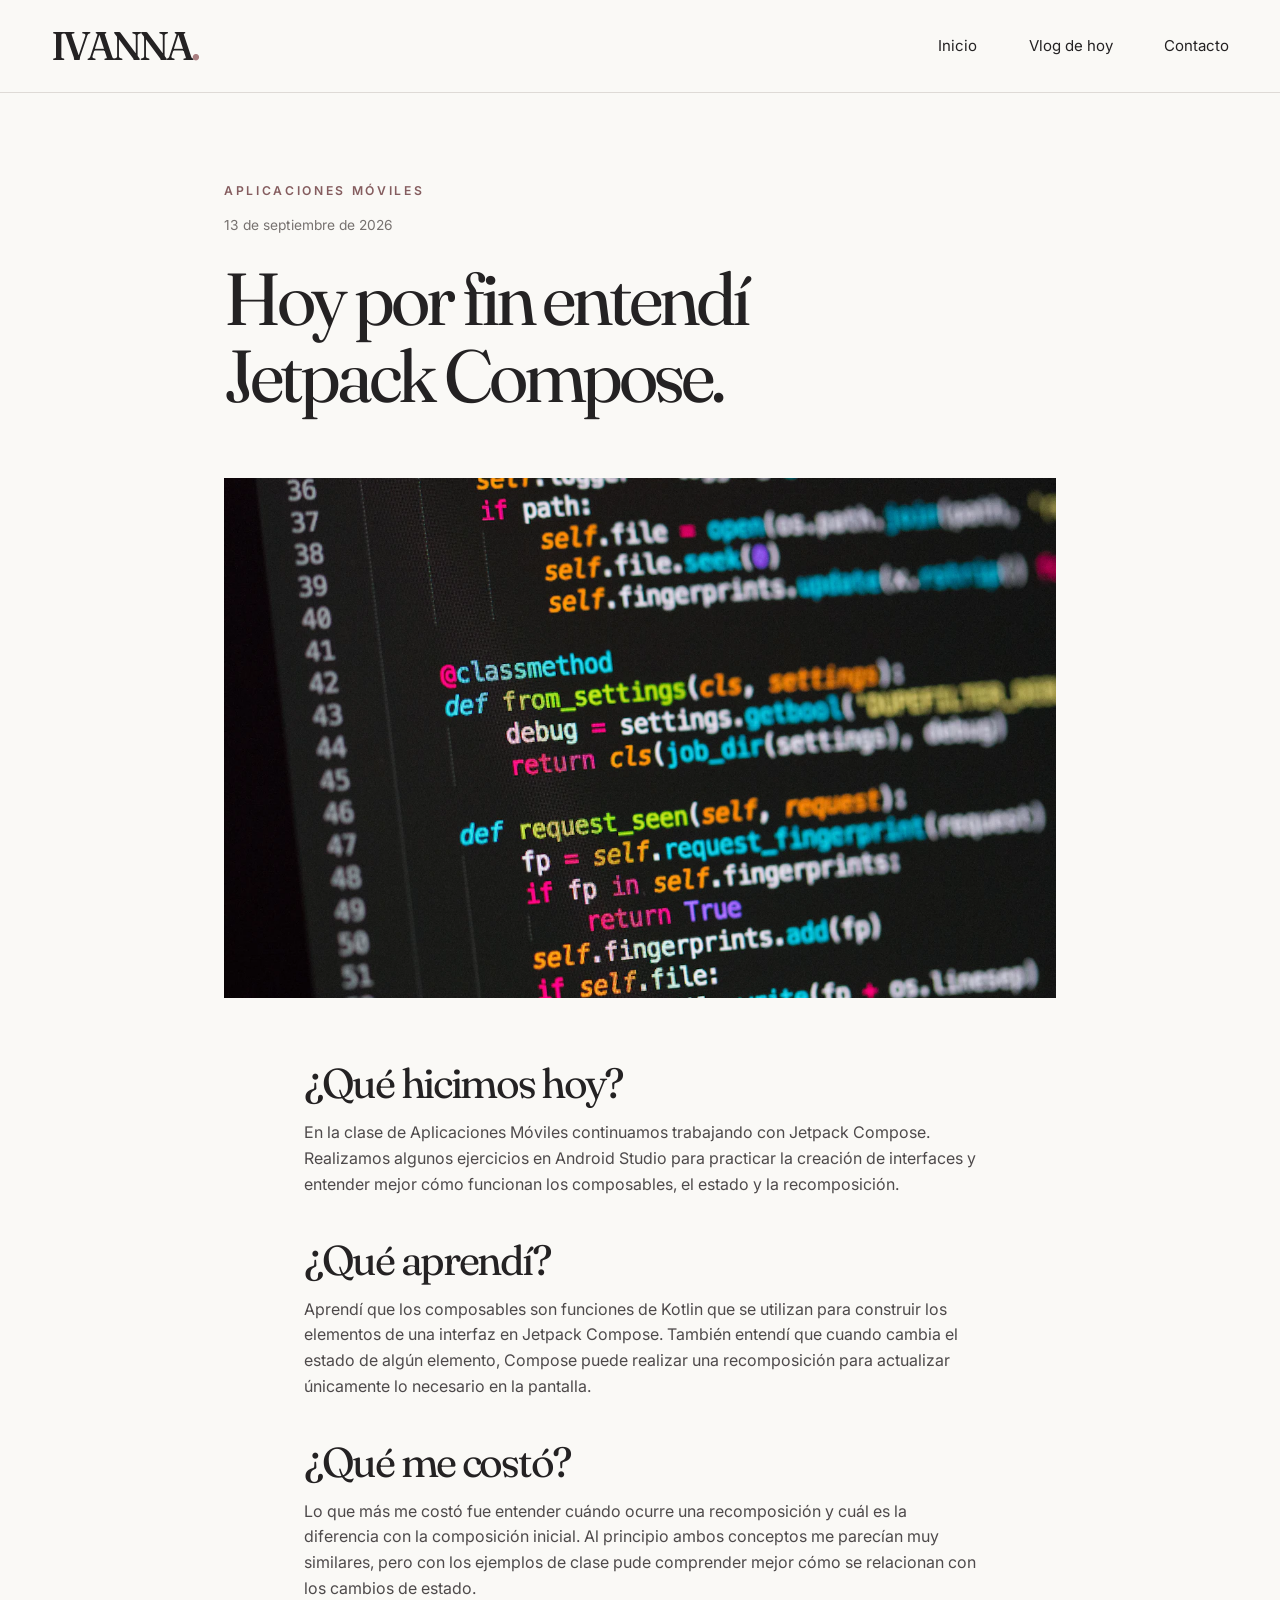
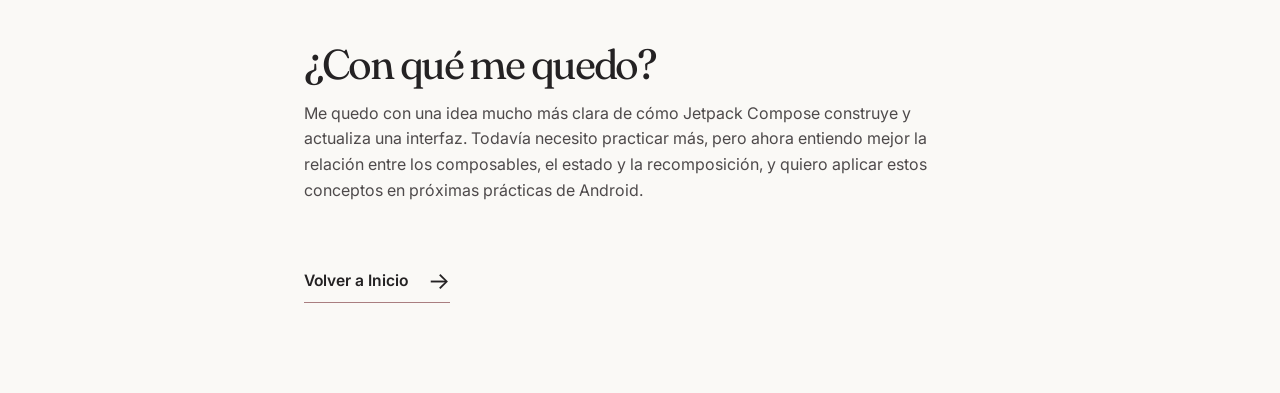
==== blog/jetpack-compose.html @ e948d77e "Initial BlogDev site" ====
<!DOCTYPE html>
<html lang="es">
<head>
  <meta charset="UTF-8">
  <meta name="viewport" content="width=device-width, initial-scale=1.0">
  <meta name="description" content="Mi experiencia aprendiendo los fundamentos de Jetpack Compose en la materia de Aplicaciones Móviles.">
  <meta name="robots" content="index, follow">
  <!-- Añade aquí el dominio definitivo: <link rel="canonical" href="https://tu-dominio.com/blog/jetpack-compose.html"> -->
  <meta property="og:title" content="Hoy aprendí Jetpack Compose | BlogDev de Ivanna">
  <meta property="og:description" content="Mi experiencia aprendiendo los fundamentos de Jetpack Compose en la materia de Aplicaciones Móviles.">
  <meta property="og:type" content="article">
  <meta property="og:image" content="../img/jetpack-compose.webp">
  <!-- Añade aquí la URL absoluta definitiva: <meta property="og:url" content="https://tu-dominio.com/blog/jetpack-compose.html"> -->
  <title>Hoy aprendí Jetpack Compose | BlogDev de Ivanna</title>
  <link rel="icon" href="../favicon.ico" sizes="any">
  <link rel="preconnect" href="https://fonts.googleapis.com">
  <link rel="preconnect" href="https://fonts.gstatic.com" crossorigin>
  <link href="https://fonts.googleapis.com/css2?family=Fraunces:opsz,wght@9..144,400;9..144,500&family=Inter:wght@400;500;600&display=swap" rel="stylesheet">
  <link rel="stylesheet" href="../css/styles.css">
  <script src="../js/main.js" defer></script>
</head>
<body>
  <header class="site-header">
    <div class="site-header__inner">
      <a class="brand" href="../index.html" aria-label="Ivanna, ir al inicio">IVANNA<span>.</span></a>
      <button class="menu-toggle" type="button" aria-label="Abrir menú de navegación" aria-controls="site-navigation" aria-expanded="false">
        <span></span><span></span>
      </button>
      <nav class="site-nav" id="site-navigation" aria-label="Navegación principal">
        <a href="../index.html#inicio">Inicio</a>
        <a href="../index.html#vlog">Vlog de hoy</a>
        <a href="../index.html#contacto">Contacto</a>
      </nav>
    </div>
  </header>

  <main class="article-page container">
    <article class="post">
      <header class="post__header">
        <p class="eyebrow">Aplicaciones Móviles</p>
        <time datetime="2026-09-13">13 de septiembre de 2026</time>
        <h1>Hoy por fin entendí Jetpack Compose.</h1>
      </header>
      <figure class="post__media">
        <img src="../img/jetpack-compose.webp" width="1200" height="1200" alt="Computadora portátil mostrando código durante una sesión de desarrollo" fetchpriority="high">
      </figure>
      <div class="post__body">
        <section aria-labelledby="hicimos">
          <h2 id="hicimos">¿Qué hicimos hoy?</h2>
          <p>En la clase de Aplicaciones Móviles continuamos trabajando con Jetpack Compose. Realizamos algunos ejercicios en Android Studio para practicar la creación de interfaces y entender mejor cómo funcionan los composables, el estado y la recomposición.</p>
        </section>
        <section aria-labelledby="aprendi">
          <h2 id="aprendi">¿Qué aprendí?</h2>
          <p>Aprendí que los composables son funciones de Kotlin que se utilizan para construir los elementos de una interfaz en Jetpack Compose. También entendí que cuando cambia el estado de algún elemento, Compose puede realizar una recomposición para actualizar únicamente lo necesario en la pantalla.</p>
        </section>
        <section aria-labelledby="costo">
          <h2 id="costo">¿Qué me costó?</h2>
          <p>Lo que más me costó fue entender cuándo ocurre una recomposición y cuál es la diferencia con la composición inicial. Al principio ambos conceptos me parecían muy similares, pero con los ejemplos de clase pude comprender mejor cómo se relacionan con los cambios de estado.</p>
        </section>
        <section aria-labelledby="quedo">
          <h2 id="quedo">¿Con qué me quedo?</h2>
          <p>Me quedo con una idea mucho más clara de cómo Jetpack Compose construye y actualiza una interfaz. Todavía necesito practicar más, pero ahora entiendo mejor la relación entre los composables, el estado y la recomposición, y quiero aplicar estos conceptos en próximas prácticas de Android.</p>
        </section>
        <a class="text-link post__back" href="../index.html#inicio">Volver a Inicio <span aria-hidden="true">→</span></a>
      </div>
    </article>
  </main>
</body>
</html>
---- css/styles.css ----
:root {
  --ivory: #faf9f6;
  --charcoal: #242223;
  --clay: #a97e80;
  --blush: #eee2df;
  --muted: #777270;
  --line: #dedad6;
  --font-display: "Fraunces", Georgia, serif;
  --font-body: "Inter", Arial, sans-serif;
  --page-gutter: clamp(1.25rem, 4vw, 3.5rem);
  --section-space: clamp(4.5rem, 10vw, 9rem);
  --content-width: 75rem;
}

* { box-sizing: border-box; }

html { scroll-behavior: smooth; }

body {
  min-width: 20rem;
  margin: 0;
  background: var(--ivory);
  color: var(--charcoal);
  font-family: var(--font-body);
  font-size: 1rem;
  line-height: 1.6;
}

img { display: block; max-width: 100%; height: auto; }

a { color: inherit; text-decoration: none; }

:focus-visible {
  outline: 2px solid var(--clay);
  outline-offset: 4px;
}

.container { width: min(100% - (var(--page-gutter) * 2), var(--content-width)); margin-inline: auto; }

.site-header { border-bottom: 1px solid var(--line); }

.site-header__inner {
  display: flex;
  position: relative;
  align-items: center;
  justify-content: space-between;
  width: min(100% - (var(--page-gutter) * 2), var(--content-width));
  min-height: 5.75rem;
  margin-inline: auto;
}

.brand {
  font-family: var(--font-display);
  font-size: clamp(1.7rem, 4vw, 2.5rem);
  font-weight: 500;
  letter-spacing: -0.07em;
  line-height: 1;
}

.brand span { color: var(--clay); }

.site-nav { display: flex; align-items: center; gap: clamp(1.5rem, 4vw, 3.5rem); }

.site-nav a {
  display: inline-flex;
  align-items: center;
  min-height: 2.75rem;
  font-size: 0.94rem;
  transition: color 160ms ease;
}

.site-nav a:hover { color: var(--clay); }

.menu-toggle {
  display: none;
  width: 2.75rem;
  height: 2.75rem;
  padding: 0.7rem;
  border: 0;
  background: transparent;
  color: var(--charcoal);
  cursor: pointer;
}

.menu-toggle span { display: block; width: 100%; height: 1px; margin-block: 0.32rem; background: currentColor; }

.hero { padding-block: clamp(3rem, 6vw, 5.25rem) var(--section-space); }

.hero__inner { display: grid; align-items: center; gap: clamp(2.5rem, 7vw, 7rem); }

.hero__content { max-width: 34rem; }

h1, h2 { margin: 0; font-family: var(--font-display); font-weight: 400; letter-spacing: -0.055em; line-height: 1.05; }

.hero h1 { max-width: 31rem; font-size: clamp(3.1rem, 6vw, 4.4rem); }

.hero h1 em { color: var(--clay); font-style: italic; }

.hero__content p { max-width: 31rem; margin: 1.8rem 0 0; color: #4e4a4b; font-size: clamp(1rem, 1.3vw, 1.1rem); }

.hero__content p + p { margin-top: 1.35rem; }

.hero__media { margin: 0; overflow: hidden; background: var(--blush); }

.hero__media img { width: 100%; aspect-ratio: 4 / 5; object-fit: cover; }

.button-link {
  display: inline-flex;
  align-items: center;
  gap: 1.5rem;
  min-height: 3.75rem;
  margin-top: 2.1rem;
  padding: 0.75rem 1.25rem;
  background: #8e6567;
  color: #fff;
  font-size: 0.98rem;
  font-weight: 500;
  transition: background-color 160ms ease, transform 160ms ease;
}

.button-link span, .text-link span { font-size: 1.5em; font-weight: 400; line-height: 1; }
.button-link:hover { background: #725153; transform: translateY(-2px); }

.vlog-featured { padding-block: var(--section-space); background: var(--blush); }

.vlog-featured__inner { display: grid; align-items: center; gap: clamp(2.5rem, 7vw, 6.5rem); }

.vlog-featured__media { margin: 0; background: #e2d4d0; }
.vlog-featured__media img { width: 100%; aspect-ratio: 1 / 1; object-fit: cover; }

.vlog-featured__content { max-width: 35rem; }

.eyebrow {
  margin: 0 0 1rem;
  color: #855d5f;
  font-size: 0.76rem;
  font-weight: 600;
  letter-spacing: 0.22em;
  line-height: 1.25;
  text-transform: uppercase;
}

.metadata, .post__header time { color: var(--muted); font-size: 0.86rem; }
.metadata { display: flex; flex-wrap: wrap; gap: 0.7rem; margin: 0; }

.vlog-featured h2 { margin-top: 1.8rem; font-size: clamp(2.5rem, 5vw, 3.5rem); }

.vlog-featured__content > p:not(.eyebrow, .metadata) { margin: 1.8rem 0 0; color: #4e4a4b; font-size: clamp(1rem, 1.3vw, 1.1rem); }

.text-link {
  display: inline-flex;
  align-items: center;
  gap: 1.25rem;
  min-height: 2.75rem;
  margin-top: 1.7rem;
  border-bottom: 1px solid var(--clay);
  font-size: 0.98rem;
  font-weight: 600;
  transition: color 160ms ease, border-color 160ms ease;
}

.text-link:hover { border-color: var(--charcoal); color: var(--clay); }

.contact { padding-block: var(--section-space); }
.contact__inner { display: grid; gap: 3rem; }
.contact__intro { max-width: 32rem; }
.contact h2 { font-size: clamp(3rem, 5.5vw, 4.2rem); }
.contact__intro p { margin: 1.6rem 0 0; color: #4e4a4b; font-size: clamp(1rem, 1.3vw, 1.1rem); }

.contact-links { align-self: center; font-style: normal; }
.contact-links a {
  display: flex;
  align-items: center;
  justify-content: space-between;
  gap: 1rem;
  min-height: 5.5rem;
  border-bottom: 1px solid var(--line);
  transition: color 160ms ease, padding 160ms ease;
}
.contact-links a:first-child { border-top: 1px solid var(--line); }
.contact-links a:hover { padding-inline: 0.5rem; color: var(--clay); }
.contact-links span { display: grid; gap: 0.05rem; }
.contact-links strong { font-size: 0.82rem; letter-spacing: 0.06em; text-transform: uppercase; }
.contact-links span:not(strong) { color: var(--muted); font-size: 0.93rem; }
.contact-links b { font-size: 1.45rem; font-weight: 400; }

.article-page { padding-block: clamp(3rem, 7vw, 6.5rem); }
.post { max-width: 52rem; margin-inline: auto; }
.post__header { max-width: 46rem; }
.post__header time { display: block; margin-bottom: 1.5rem; }
.post h1 { font-size: clamp(3rem, 6.5vw, 4.6rem); }
.post__media { margin: clamp(2rem, 5vw, 4rem) 0; background: var(--blush); }
.post__media img { width: 100%; aspect-ratio: 16 / 10; object-fit: cover; }
.post__body { max-width: 42rem; margin-inline: auto; }
.post__body section + section { margin-top: 2.6rem; }
.post__body h2 { font-size: clamp(2rem, 3.5vw, 2.6rem); }
.post__body p { margin: 0.9rem 0 0; color: #4e4a4b; }
.post__back { margin-top: 3.5rem; }

@media (min-width: 48rem) {
  .hero__inner { grid-template-columns: minmax(0, 1.05fr) minmax(20rem, 0.95fr); }
  .vlog-featured__inner { grid-template-columns: minmax(18rem, 0.92fr) minmax(0, 1.08fr); }
  .contact__inner { grid-template-columns: minmax(0, 1fr) minmax(19rem, 0.75fr); gap: clamp(4rem, 12vw, 12rem); }
}

@media (max-width: 47.99rem) {
  .menu-toggle { display: block; }
  /* Keep all navigation links available when JavaScript is unavailable. */
  .site-header:not(.site-header--menu-ready) .site-header__inner { flex-wrap: wrap; padding-block: 0.5rem; }
  .site-header:not(.site-header--menu-ready) .site-nav { justify-content: space-between; width: 100%; gap: 0.5rem; }
  .site-header--menu-ready .site-nav {
    display: none;
    position: absolute;
    z-index: 1;
    top: calc(100% + 1px);
    right: 0;
    left: 0;
    align-items: stretch;
    gap: 0;
    padding: 0.75rem var(--page-gutter) 1rem;
    border-bottom: 1px solid var(--line);
    background: var(--ivory);
  }
  .site-header--menu-ready.site-header--menu-open .site-nav { display: grid; }
  .site-nav a { padding-inline: 0.25rem; border-bottom: 1px solid var(--line); }
  .site-nav a:last-child { border-bottom: 0; }
}

@media (prefers-reduced-motion: reduce) {
  html { scroll-behavior: auto; }
  *, *::before, *::after { transition-duration: 0.01ms !important; animation-duration: 0.01ms !important; animation-iteration-count: 1 !important; }
}
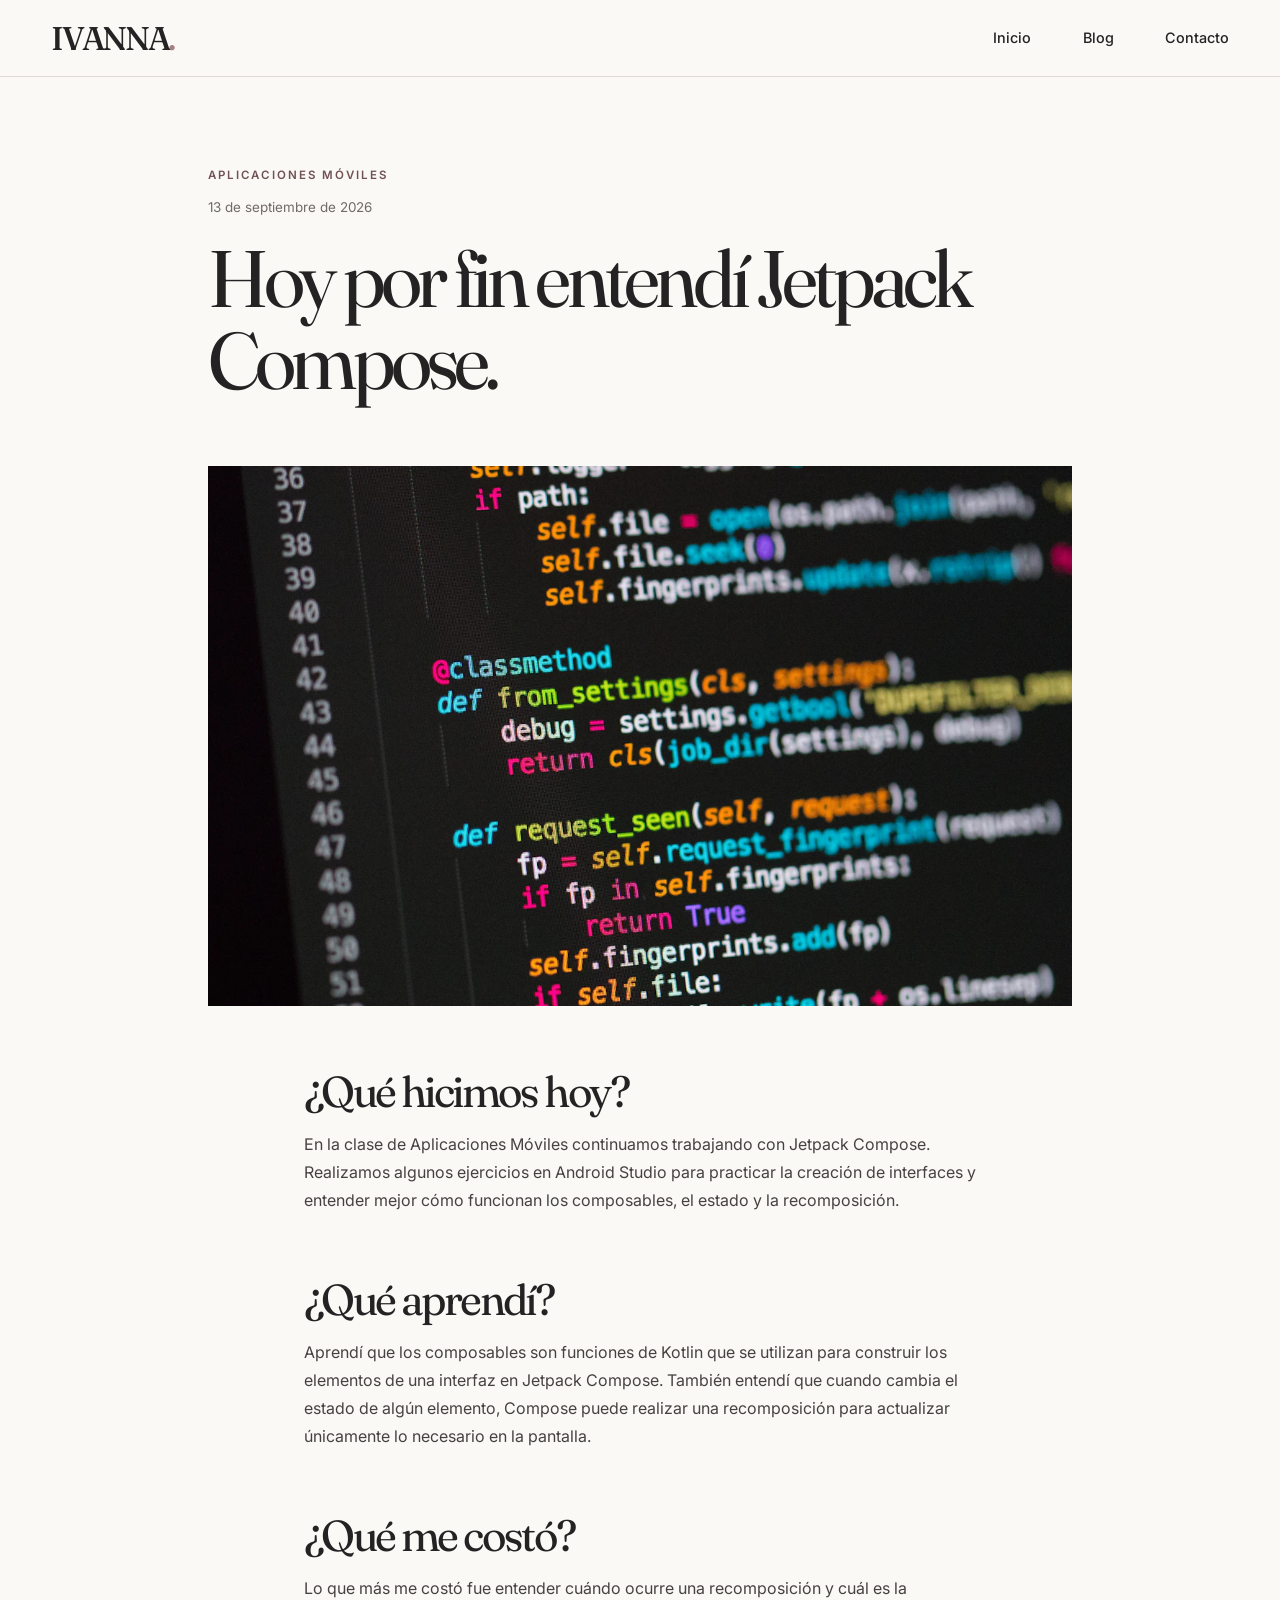
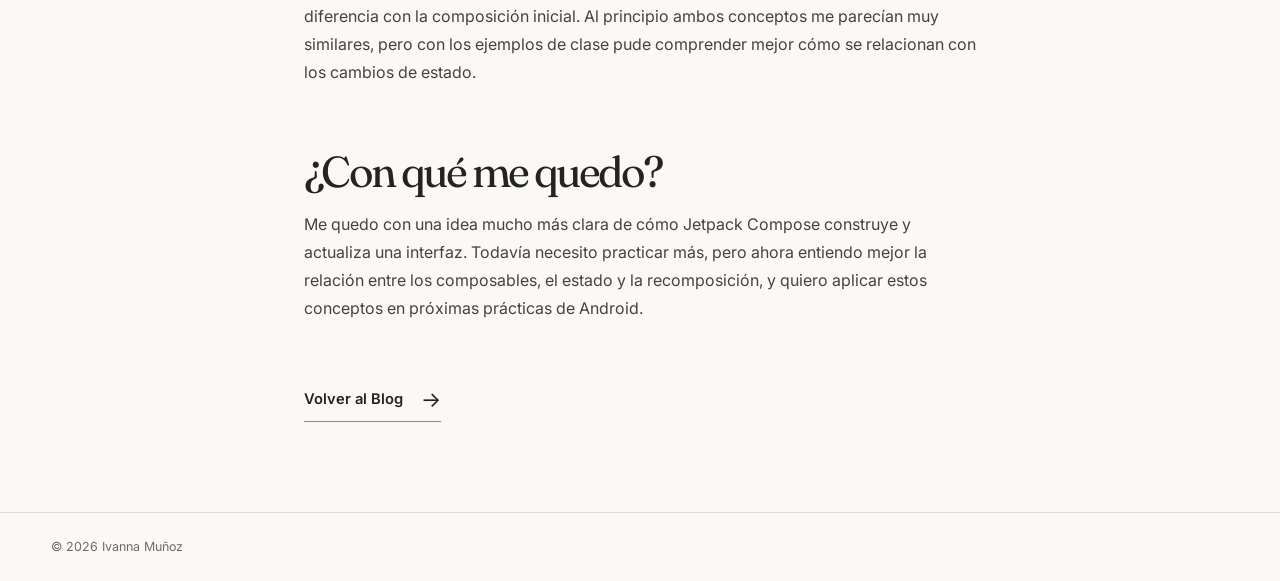
==== commit def32a34: "Redesign BlogDev experience" ====
--- a/blog/jetpack-compose.html
+++ b/blog/jetpack-compose.html
@@ -5,12 +5,12 @@
   <meta name="viewport" content="width=device-width, initial-scale=1.0">
   <meta name="description" content="Mi experiencia aprendiendo los fundamentos de Jetpack Compose en la materia de Aplicaciones Móviles.">
   <meta name="robots" content="index, follow">
-  <!-- Añade aquí el dominio definitivo: <link rel="canonical" href="https://tu-dominio.com/blog/jetpack-compose.html"> -->
+  <link rel="canonical" href="https://253423-boop.github.io/blogdev-ivanna/blog/jetpack-compose.html">
   <meta property="og:title" content="Hoy aprendí Jetpack Compose | BlogDev de Ivanna">
   <meta property="og:description" content="Mi experiencia aprendiendo los fundamentos de Jetpack Compose en la materia de Aplicaciones Móviles.">
   <meta property="og:type" content="article">
   <meta property="og:image" content="../img/jetpack-compose.webp">
-  <!-- Añade aquí la URL absoluta definitiva: <meta property="og:url" content="https://tu-dominio.com/blog/jetpack-compose.html"> -->
+  <meta property="og:url" content="https://253423-boop.github.io/blogdev-ivanna/blog/jetpack-compose.html">
   <title>Hoy aprendí Jetpack Compose | BlogDev de Ivanna</title>
   <link rel="icon" href="../favicon.ico" sizes="any">
   <link rel="preconnect" href="https://fonts.googleapis.com">
@@ -22,13 +22,13 @@
 <body>
   <header class="site-header">
     <div class="site-header__inner">
-      <a class="brand" href="../index.html" aria-label="Ivanna, ir al inicio">IVANNA<span>.</span></a>
+      <a class="brand" href="../index.html#inicio" aria-label="Ivanna, ir al inicio">IVANNA<span>.</span></a>
       <button class="menu-toggle" type="button" aria-label="Abrir menú de navegación" aria-controls="site-navigation" aria-expanded="false">
         <span></span><span></span>
       </button>
       <nav class="site-nav" id="site-navigation" aria-label="Navegación principal">
         <a href="../index.html#inicio">Inicio</a>
-        <a href="../index.html#vlog">Vlog de hoy</a>
+        <a href="../index.html#blog">Blog</a>
         <a href="../index.html#contacto">Contacto</a>
       </nav>
     </div>
@@ -61,9 +61,13 @@
           <h2 id="quedo">¿Con qué me quedo?</h2>
           <p>Me quedo con una idea mucho más clara de cómo Jetpack Compose construye y actualiza una interfaz. Todavía necesito practicar más, pero ahora entiendo mejor la relación entre los composables, el estado y la recomposición, y quiero aplicar estos conceptos en próximas prácticas de Android.</p>
         </section>
-        <a class="text-link post__back" href="../index.html#inicio">Volver a Inicio <span aria-hidden="true">→</span></a>
+        <a class="text-link post__back" href="../index.html#blog">Volver al Blog <span aria-hidden="true">→</span></a>
       </div>
     </article>
   </main>
+
+  <footer class="site-footer">
+    <div class="container">© 2026 Ivanna Muñoz</div>
+  </footer>
 </body>
 </html>
--- a/css/styles.css
+++ b/css/styles.css
@@ -2,18 +2,18 @@
   --ivory: #faf9f6;
   --charcoal: #242223;
   --clay: #a97e80;
+  --clay-dark: #725153;
   --blush: #eee2df;
-  --muted: #777270;
+  --muted: #706b69;
   --line: #dedad6;
   --font-display: "Fraunces", Georgia, serif;
   --font-body: "Inter", Arial, sans-serif;
   --page-gutter: clamp(1.25rem, 4vw, 3.5rem);
-  --section-space: clamp(4.5rem, 10vw, 9rem);
+  --section-space: clamp(4.5rem, 9vw, 8.5rem);
   --content-width: 75rem;
 }
 
 * { box-sizing: border-box; }
-
 html { scroll-behavior: smooth; }
 
 body {
@@ -23,21 +23,25 @@
   color: var(--charcoal);
   font-family: var(--font-body);
   font-size: 1rem;
-  line-height: 1.6;
-}
-
-img { display: block; max-width: 100%; height: auto; }
-
+  line-height: 1.65;
+}
+
+img { display: block; width: 100%; max-width: 100%; height: auto; }
 a { color: inherit; text-decoration: none; }
 
 :focus-visible {
-  outline: 2px solid var(--clay);
+  outline: 2px solid var(--clay-dark);
   outline-offset: 4px;
 }
 
 .container { width: min(100% - (var(--page-gutter) * 2), var(--content-width)); margin-inline: auto; }
 
-.site-header { border-bottom: 1px solid var(--line); }
+.site-header {
+  position: relative;
+  z-index: 2;
+  border-bottom: 1px solid var(--line);
+  background: var(--ivory);
+}
 
 .site-header__inner {
   display: flex;
@@ -45,31 +49,32 @@
   align-items: center;
   justify-content: space-between;
   width: min(100% - (var(--page-gutter) * 2), var(--content-width));
-  min-height: 5.75rem;
+  min-height: 4.75rem;
   margin-inline: auto;
 }
 
 .brand {
   font-family: var(--font-display);
-  font-size: clamp(1.7rem, 4vw, 2.5rem);
+  font-size: clamp(1.55rem, 3vw, 2.05rem);
   font-weight: 500;
   letter-spacing: -0.07em;
   line-height: 1;
 }
 
 .brand span { color: var(--clay); }
-
-.site-nav { display: flex; align-items: center; gap: clamp(1.5rem, 4vw, 3.5rem); }
+.site-nav { display: flex; align-items: center; gap: clamp(1.5rem, 4vw, 3.25rem); }
 
 .site-nav a {
   display: inline-flex;
   align-items: center;
   min-height: 2.75rem;
-  font-size: 0.94rem;
-  transition: color 160ms ease;
-}
-
-.site-nav a:hover { color: var(--clay); }
+  border-bottom: 1px solid transparent;
+  font-size: 0.9rem;
+  font-weight: 500;
+  transition: border-color 180ms ease, color 180ms ease;
+}
+
+.site-nav a:hover { border-color: var(--clay); color: var(--clay-dark); }
 
 .menu-toggle {
   display: none;
@@ -84,128 +89,168 @@
 
 .menu-toggle span { display: block; width: 100%; height: 1px; margin-block: 0.32rem; background: currentColor; }
 
-.hero { padding-block: clamp(3rem, 6vw, 5.25rem) var(--section-space); }
-
-.hero__inner { display: grid; align-items: center; gap: clamp(2.5rem, 7vw, 7rem); }
-
-.hero__content { max-width: 34rem; }
-
-h1, h2 { margin: 0; font-family: var(--font-display); font-weight: 400; letter-spacing: -0.055em; line-height: 1.05; }
-
-.hero h1 { max-width: 31rem; font-size: clamp(3.1rem, 6vw, 4.4rem); }
-
-.hero h1 em { color: var(--clay); font-style: italic; }
-
-.hero__content p { max-width: 31rem; margin: 1.8rem 0 0; color: #4e4a4b; font-size: clamp(1rem, 1.3vw, 1.1rem); }
-
-.hero__content p + p { margin-top: 1.35rem; }
-
-.hero__media { margin: 0; overflow: hidden; background: var(--blush); }
-
-.hero__media img { width: 100%; aspect-ratio: 4 / 5; object-fit: cover; }
+h1, h2, h3 {
+  margin: 0;
+  font-family: var(--font-display);
+  font-weight: 400;
+  letter-spacing: -0.06em;
+  line-height: 1.02;
+}
+
+.eyebrow {
+  margin: 0 0 0.85rem;
+  color: var(--clay-dark);
+  font-size: 0.72rem;
+  font-weight: 600;
+  letter-spacing: 0.18em;
+  line-height: 1.4;
+  text-transform: uppercase;
+}
+
+.hero { padding-block: clamp(2.5rem, 5vw, 4.5rem) clamp(4.5rem, 8vw, 7rem); }
+
+.hero__inner { display: grid; align-items: center; gap: clamp(2.25rem, 7vw, 6.5rem); }
+.hero__content { max-width: 42rem; }
+.hero__intro { margin-bottom: 1.15rem; text-transform: none; letter-spacing: 0.04em; }
+
+.hero h1 { font-size: clamp(3rem, 6.4vw, 5.5rem); text-transform: uppercase; }
+.hero h1 span { display: block; }
+.hero h1 span:last-child { color: var(--clay); }
+
+.hero__description {
+  max-width: 35rem;
+  margin: clamp(1.5rem, 3vw, 2rem) 0 0;
+  color: #4d4948;
+  font-size: clamp(1rem, 1.25vw, 1.08rem);
+}
+
+.hero__media {
+  margin: 0;
+  overflow: hidden;
+  border-radius: 0.15rem;
+  background: var(--blush);
+}
+
+.hero__media img { aspect-ratio: 4 / 3; object-fit: cover; object-position: center; }
 
 .button-link {
   display: inline-flex;
   align-items: center;
-  gap: 1.5rem;
-  min-height: 3.75rem;
-  margin-top: 2.1rem;
-  padding: 0.75rem 1.25rem;
-  background: #8e6567;
+  gap: 1.35rem;
+  min-height: 3.5rem;
+  margin-top: clamp(1.75rem, 4vw, 2.5rem);
+  padding: 0.75rem 1.15rem;
+  background: var(--clay-dark);
   color: #fff;
-  font-size: 0.98rem;
-  font-weight: 500;
-  transition: background-color 160ms ease, transform 160ms ease;
-}
-
-.button-link span, .text-link span { font-size: 1.5em; font-weight: 400; line-height: 1; }
-.button-link:hover { background: #725153; transform: translateY(-2px); }
-
-.vlog-featured { padding-block: var(--section-space); background: var(--blush); }
-
-.vlog-featured__inner { display: grid; align-items: center; gap: clamp(2.5rem, 7vw, 6.5rem); }
-
-.vlog-featured__media { margin: 0; background: #e2d4d0; }
-.vlog-featured__media img { width: 100%; aspect-ratio: 1 / 1; object-fit: cover; }
-
-.vlog-featured__content { max-width: 35rem; }
-
-.eyebrow {
-  margin: 0 0 1rem;
-  color: #855d5f;
-  font-size: 0.76rem;
+  font-size: 0.93rem;
   font-weight: 600;
-  letter-spacing: 0.22em;
-  line-height: 1.25;
-  text-transform: uppercase;
-}
-
-.metadata, .post__header time { color: var(--muted); font-size: 0.86rem; }
-.metadata { display: flex; flex-wrap: wrap; gap: 0.7rem; margin: 0; }
-
-.vlog-featured h2 { margin-top: 1.8rem; font-size: clamp(2.5rem, 5vw, 3.5rem); }
-
-.vlog-featured__content > p:not(.eyebrow, .metadata) { margin: 1.8rem 0 0; color: #4e4a4b; font-size: clamp(1rem, 1.3vw, 1.1rem); }
+  transition: background-color 180ms ease, transform 180ms ease;
+}
+
+.button-link span, .text-link span { font-size: 1.45em; font-weight: 400; line-height: 1; transition: transform 180ms ease; }
+.button-link:hover { background: var(--charcoal); transform: translateY(-2px); }
+.button-link:hover span, .text-link:hover span { transform: translateX(0.2rem); }
+
+.latest-entry { padding-block: var(--section-space); background: var(--blush); }
+.section-heading { margin-bottom: clamp(2.25rem, 5vw, 4rem); }
+.section-heading h2, .about h2, .contact h2 { font-size: clamp(2.65rem, 5.1vw, 4.15rem); }
+
+.entry-preview { display: grid; align-items: center; gap: clamp(2rem, 6vw, 6rem); }
+.entry-preview__media { margin: 0; overflow: hidden; background: #e2d4d0; }
+.entry-preview__media img { aspect-ratio: 1 / 1; object-fit: cover; }
+.entry-preview__content { max-width: 35rem; }
+
+.metadata {
+  display: flex;
+  flex-wrap: wrap;
+  gap: 0.65rem;
+  margin: 0;
+  color: var(--muted);
+  font-size: 0.82rem;
+}
+
+.entry-preview h3 { margin-top: 1.45rem; font-size: clamp(2.25rem, 4.5vw, 3.65rem); }
+.entry-preview__content > p:not(.metadata) { margin: 1.35rem 0 0; color: #4d4948; font-size: clamp(1rem, 1.2vw, 1.06rem); }
 
 .text-link {
   display: inline-flex;
   align-items: center;
-  gap: 1.25rem;
+  gap: 1.1rem;
   min-height: 2.75rem;
-  margin-top: 1.7rem;
+  margin-top: 1.75rem;
   border-bottom: 1px solid var(--clay);
-  font-size: 0.98rem;
+  color: var(--charcoal);
+  font-size: 0.92rem;
   font-weight: 600;
-  transition: color 160ms ease, border-color 160ms ease;
-}
-
-.text-link:hover { border-color: var(--charcoal); color: var(--clay); }
-
-.contact { padding-block: var(--section-space); }
-.contact__inner { display: grid; gap: 3rem; }
-.contact__intro { max-width: 32rem; }
-.contact h2 { font-size: clamp(3rem, 5.5vw, 4.2rem); }
-.contact__intro p { margin: 1.6rem 0 0; color: #4e4a4b; font-size: clamp(1rem, 1.3vw, 1.1rem); }
-
-.contact-links { align-self: center; font-style: normal; }
+  transition: border-color 180ms ease, color 180ms ease;
+}
+
+.text-link:hover { border-color: var(--charcoal); color: var(--clay-dark); }
+
+.about { padding-block: var(--section-space); }
+.about__inner { max-width: 48rem; }
+.about h2 { margin: 0; }
+.about__inner > p:last-child { max-width: 40rem; margin: 1.4rem 0 0; color: #4d4948; font-size: clamp(1.05rem, 1.5vw, 1.22rem); }
+
+.contact { padding-block: var(--section-space); background: #f5f1ed; }
+.contact__inner { display: grid; gap: 2.75rem; }
+.contact__intro { max-width: 34rem; }
+.contact__intro > p:last-child { margin: 1.4rem 0 0; color: #4d4948; }
+
+.contact-links {
+  display: grid;
+  margin: 0;
+  border-top: 1px solid var(--line);
+  font-style: normal;
+}
+
 .contact-links a {
   display: flex;
   align-items: center;
   justify-content: space-between;
   gap: 1rem;
-  min-height: 5.5rem;
+  min-height: 5.65rem;
+  padding-inline: 0.15rem;
   border-bottom: 1px solid var(--line);
-  transition: color 160ms ease, padding 160ms ease;
-}
-.contact-links a:first-child { border-top: 1px solid var(--line); }
-.contact-links a:hover { padding-inline: 0.5rem; color: var(--clay); }
-.contact-links span { display: grid; gap: 0.05rem; }
-.contact-links strong { font-size: 0.82rem; letter-spacing: 0.06em; text-transform: uppercase; }
-.contact-links span:not(strong) { color: var(--muted); font-size: 0.93rem; }
-.contact-links b { font-size: 1.45rem; font-weight: 400; }
-
-.article-page { padding-block: clamp(3rem, 7vw, 6.5rem); }
-.post { max-width: 52rem; margin-inline: auto; }
-.post__header { max-width: 46rem; }
-.post__header time { display: block; margin-bottom: 1.5rem; }
-.post h1 { font-size: clamp(3rem, 6.5vw, 4.6rem); }
-.post__media { margin: clamp(2rem, 5vw, 4rem) 0; background: var(--blush); }
-.post__media img { width: 100%; aspect-ratio: 16 / 10; object-fit: cover; }
+  transition: background-color 180ms ease, color 180ms ease, padding 180ms ease;
+}
+
+.contact-links a:hover { padding-inline: 0.55rem; background: var(--blush); color: var(--clay-dark); }
+.contact-links span { display: grid; gap: 0.08rem; }
+.contact-links strong { font-size: 0.78rem; letter-spacing: 0.08em; text-transform: uppercase; }
+.contact-links span { color: var(--muted); font-size: 0.9rem; }
+.contact-links strong { color: var(--charcoal); }
+.contact-links a:hover strong { color: var(--clay-dark); }
+.contact-links b { font-size: 1.35rem; font-weight: 400; transition: transform 180ms ease; }
+.contact-links a:hover b { transform: translateX(0.2rem); }
+
+.site-footer { padding-block: 1.5rem; border-top: 1px solid var(--line); color: var(--muted); font-size: 0.78rem; }
+
+.article-page { padding-block: clamp(3rem, 7vw, 6.25rem); }
+.post { max-width: 54rem; margin-inline: auto; }
+.post__header { max-width: 50rem; }
+.post__header time { display: block; margin-bottom: 1.25rem; color: var(--muted); font-size: 0.84rem; }
+.post h1 { max-width: 50rem; font-size: clamp(3rem, 6.5vw, 5rem); }
+.post__media { margin: clamp(2rem, 5vw, 4rem) 0; overflow: hidden; background: var(--blush); }
+.post__media img { aspect-ratio: 16 / 10; object-fit: cover; }
 .post__body { max-width: 42rem; margin-inline: auto; }
-.post__body section + section { margin-top: 2.6rem; }
-.post__body h2 { font-size: clamp(2rem, 3.5vw, 2.6rem); }
-.post__body p { margin: 0.9rem 0 0; color: #4e4a4b; }
+.post__body section + section { margin-top: clamp(2.5rem, 5vw, 4rem); }
+.post__body h2 { font-size: clamp(2rem, 3.6vw, 2.7rem); }
+.post__body p { margin: 1rem 0 0; color: #464241; font-size: clamp(1rem, 1.25vw, 1.08rem); line-height: 1.75; }
 .post__back { margin-top: 3.5rem; }
 
 @media (min-width: 48rem) {
-  .hero__inner { grid-template-columns: minmax(0, 1.05fr) minmax(20rem, 0.95fr); }
-  .vlog-featured__inner { grid-template-columns: minmax(18rem, 0.92fr) minmax(0, 1.08fr); }
-  .contact__inner { grid-template-columns: minmax(0, 1fr) minmax(19rem, 0.75fr); gap: clamp(4rem, 12vw, 12rem); }
+  .hero__inner { grid-template-columns: minmax(0, 1.2fr) minmax(20rem, 0.8fr); }
+  .entry-preview { grid-template-columns: minmax(18rem, 0.88fr) minmax(0, 1.12fr); }
+  .contact__inner { grid-template-columns: minmax(0, 0.9fr) minmax(24rem, 1.1fr); column-gap: clamp(3rem, 8vw, 7rem); align-items: end; }
+  .contact-links { grid-template-columns: repeat(3, 1fr); }
+  .contact-links a { min-height: 7rem; padding: 0.8rem 1rem; border-right: 1px solid var(--line); }
+  .contact-links a:last-child { border-right: 0; }
+  .contact-links a:hover { padding-inline: 1rem; transform: translateY(-0.15rem); }
 }
 
 @media (max-width: 47.99rem) {
   .menu-toggle { display: block; }
-  /* Keep all navigation links available when JavaScript is unavailable. */
   .site-header:not(.site-header--menu-ready) .site-header__inner { flex-wrap: wrap; padding-block: 0.5rem; }
   .site-header:not(.site-header--menu-ready) .site-nav { justify-content: space-between; width: 100%; gap: 0.5rem; }
   .site-header--menu-ready .site-nav {
@@ -217,7 +262,7 @@
     left: 0;
     align-items: stretch;
     gap: 0;
-    padding: 0.75rem var(--page-gutter) 1rem;
+    padding: 0.7rem var(--page-gutter) 1rem;
     border-bottom: 1px solid var(--line);
     background: var(--ivory);
   }
